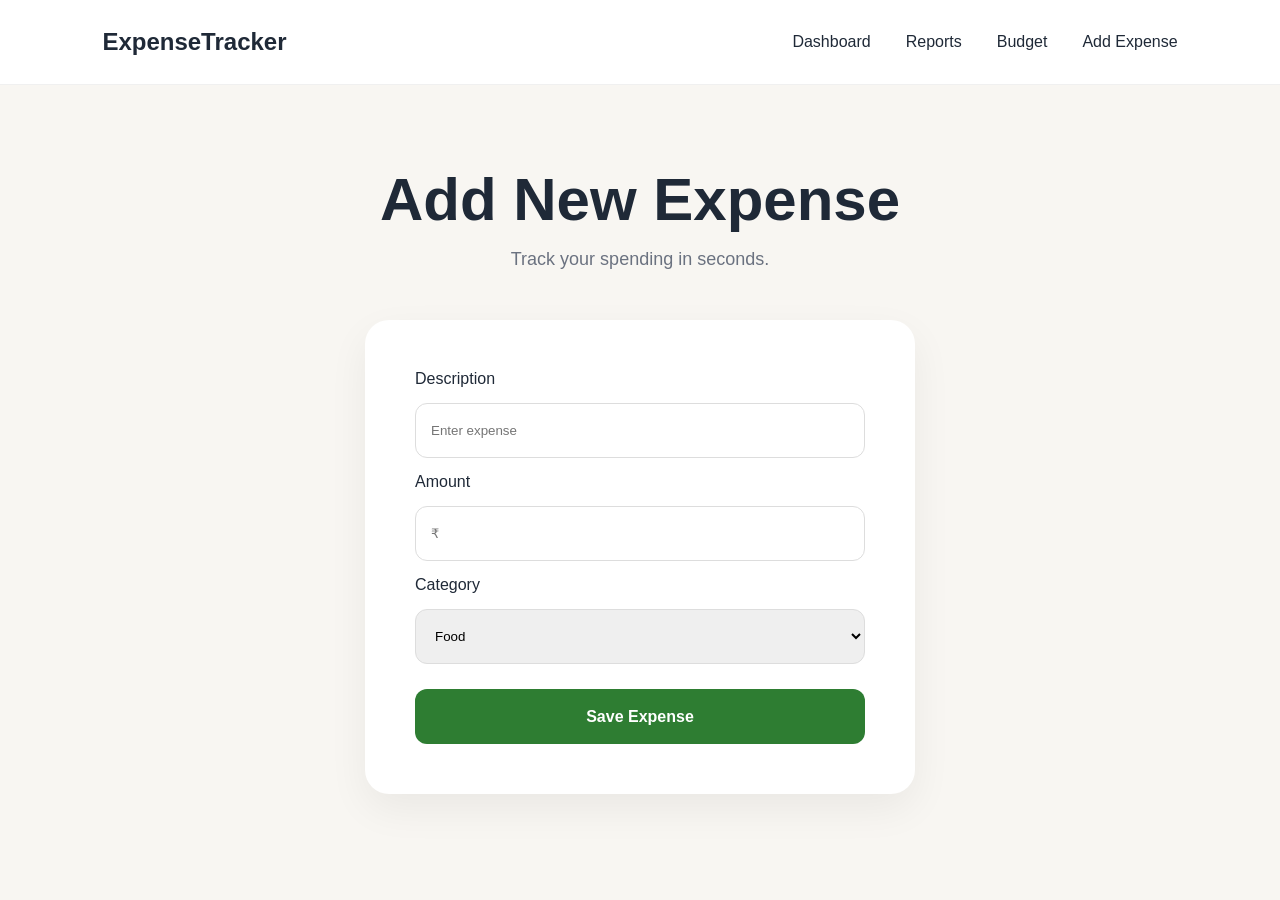
==== src/main/resources/templates/add-expense.html @ 6e0bb9f4 "Redesign expense tracker frontend" ====
<!DOCTYPE html>
<html>
<head>
    <title>Add Expense</title>
    <link rel="stylesheet" href="../static/css/style.css">
</head>

<body>

<nav class="navbar">
    <div class="logo">ExpenseTracker</div>

    <div class="nav-links">
        <a href="/dashboard">Dashboard</a>
        <a href="/reports">Reports</a>
        <a href="/budget">Budget</a>
        <a href="/add-expense">Add Expense</a>
    </div>
</nav>

<section class="page-header">
    <h1>Add New Expense</h1>
    <p>Track your spending in seconds.</p>
</section>

<div class="form-card">

    <form>

        <label>Description</label>
        <input type="text" placeholder="Enter expense">

        <label>Amount</label>
        <input type="number" placeholder="₹">

        <label>Category</label>
        <select>
            <option>Food</option>
            <option>Travel</option>
            <option>Shopping</option>
            <option>Utilities</option>
        </select>

        <button type="submit">
            Save Expense
        </button>

    </form>

</div>

</body>
</html>
---- src/main/resources/static/css/style.css ----
*{
    margin:0;
    padding:0;
    box-sizing:border-box;
    font-family:'Poppins',sans-serif;
}

:root{
    --bg:#f8f6f2;
    --card:#ffffff;
    --text:#1f2937;
    --muted:#6b7280;
    --accent:#2e7d32;
    --accent-light:#e8f5e9;
    --border:#ececec;
}

body{
    background:var(--bg);
    color:var(--text);
}

/* =========================
   NAVBAR
========================= */

.navbar{
    display:flex;
    justify-content:space-between;
    align-items:center;
    padding:28px 8%;
    background:white;
    border-bottom:1px solid #f0f0f0;
}

.logo{
    font-size:24px;
    font-weight:700;
}

.nav-links{
    display:flex;
    gap:35px;
}

.nav-links a{
    text-decoration:none;
    color:var(--text);
    font-weight:500;
    transition:.3s;
}

.nav-links a:hover{
    color:var(--accent);
}

/* =========================
   HERO SECTION
========================= */

.hero{
    min-height:80vh;
    display:flex;
    justify-content:space-between;
    align-items:center;
    padding:80px 8%;
}

.hero-content{
    max-width:650px;
}

.tag{
    display:inline-block;
    background:var(--accent-light);
    color:var(--accent);
    padding:10px 18px;
    border-radius:999px;
    font-size:14px;
    font-weight:600;
}

.hero h1{
    font-size:72px;
    line-height:1.1;
    margin-top:25px;
    font-weight:800;
}

.hero p{
    margin-top:25px;
    color:var(--muted);
    font-size:18px;
    line-height:1.8;
}

.hero-buttons{
    margin-top:35px;
    display:flex;
    gap:15px;
}

.btn-primary{
    background:var(--accent);
    color:white;
    text-decoration:none;
    padding:15px 30px;
    border-radius:12px;
    font-weight:600;
}

.btn-secondary{
    background:white;
    color:var(--text);
    text-decoration:none;
    padding:15px 30px;
    border-radius:12px;
    border:1px solid #ddd;
    font-weight:600;
}

/* =========================
   HERO GRAPHIC
========================= */

.hero-graphic{
    display:flex;
    justify-content:center;
    align-items:center;
}

.chart-card{
    width:380px;
    height:300px;
    background:white;
    border-radius:24px;
    padding:30px;
    box-shadow:0 15px 40px rgba(0,0,0,.08);
    position:relative;
}

.chart-line{
    position:absolute;
    width:220px;
    height:120px;
    border-left:5px solid var(--accent);
    border-bottom:5px solid var(--accent);
    transform:rotate(-30deg);
    top:90px;
    left:70px;
}

.chart-card h3{
    position:absolute;
    bottom:50px;
    left:30px;
}

.chart-card p{
    position:absolute;
    bottom:25px;
    left:30px;
    color:var(--muted);
}

/* =========================
   STAT CARDS
========================= */

.stats{
    display:grid;
    grid-template-columns:repeat(3,1fr);
    gap:25px;
    padding:0 8%;
    margin-bottom:80px;
}

.card{
    background:white;
    padding:35px;
    border-radius:20px;
    box-shadow:0 10px 25px rgba(0,0,0,.05);
}

.card span{
    color:var(--muted);
}

.card h2{
    margin-top:10px;
    font-size:42px;
}

/* =========================
   TRANSACTIONS
========================= */

.transactions{
    padding:0 8% 100px;
}

.transactions h2{
    font-size:36px;
    margin-bottom:30px;
}

.transaction{
    background:white;
    padding:25px;
    border-radius:16px;
    display:flex;
    justify-content:space-between;
    align-items:center;
    margin-bottom:15px;
    box-shadow:0 5px 15px rgba(0,0,0,.04);
}

.transaction h4{
    margin-bottom:5px;
}

.transaction span{
    color:var(--muted);
}

/* =========================
   PAGE HEADER
========================= */

.page-header{
    text-align:center;
    padding:80px 20px 50px;
}

.page-header h1{
    font-size:60px;
    font-weight:800;
}

.page-header p{
    margin-top:15px;
    color:var(--muted);
    font-size:18px;
}

/* =========================
   FORM CARD
========================= */

.form-card{
    width:550px;
    max-width:90%;
    margin:0 auto 80px;
    background:white;
    padding:50px;
    border-radius:24px;
    box-shadow:0 15px 40px rgba(0,0,0,.06);
}

.form-card form{
    display:flex;
    flex-direction:column;
    gap:15px;
}

.form-card label{
    font-weight:500;
}

.form-card input,
.form-card select{
    height:55px;
    padding:0 15px;
    border:1px solid #ddd;
    border-radius:12px;
    outline:none;
}

.form-card input:focus,
.form-card select:focus{
    border-color:var(--accent);
}

.form-card button{
    margin-top:10px;
    height:55px;
    background:var(--accent);
    color:white;
    border:none;
    border-radius:12px;
    font-size:16px;
    font-weight:600;
    cursor:pointer;
}

/* =========================
   REPORTS
========================= */

.report-card,
.table-card{
    background:white;
    margin:40px 8%;
    padding:35px;
    border-radius:20px;
    box-shadow:0 10px 25px rgba(0,0,0,.05);
}

.report-card h2,
.table-card h2{
    margin-bottom:20px;
}

.progress-item{
    margin-top:25px;
}

.progress{
    height:12px;
    background:#ececec;
    border-radius:50px;
    overflow:hidden;
    margin-top:10px;
}

.progress div{
    height:100%;
    background:var(--accent);
}

/* =========================
   TABLE
========================= */

table{
    width:100%;
    border-collapse:collapse;
}

th{
    text-align:left;
    padding:15px;
    background:#f4f4f4;
}

td{
    padding:15px;
    border-bottom:1px solid #eee;
}

/* =========================
   BUDGET PAGE
========================= */

.budget-wrapper{
    padding:40px 8% 100px;
}

.budget-card{
    background:white;
    max-width:900px;
    margin:auto;
    padding:50px;
    border-radius:25px;
    box-shadow:0 15px 40px rgba(0,0,0,.06);
}

.budget-card h1{
    font-size:70px;
    margin:20px 0;
}

.progress-large{
    height:18px;
    background:#ececec;
    border-radius:999px;
    overflow:hidden;
    margin-top:30px;
}

.progress-fill{
    width:60%;
    height:100%;
    background:var(--accent);
}

.budget-footer{
    display:flex;
    justify-content:space-between;
    align-items:center;
    margin-top:40px;
}

.status{
    background:var(--accent-light);
    color:var(--accent);
    padding:12px 20px;
    border-radius:999px;
    font-weight:600;
}

/* =========================
   RESPONSIVE
========================= */

@media(max-width:900px){

    .hero{
        flex-direction:column;
        gap:50px;
        text-align:center;
    }

    .hero h1{
        font-size:52px;
    }

    .stats{
        grid-template-columns:1fr;
    }

    .budget-footer{
        flex-direction:column;
        gap:20px;
        align-items:flex-start;
    }

    .nav-links{
        gap:15px;
        font-size:14px;
    }
}
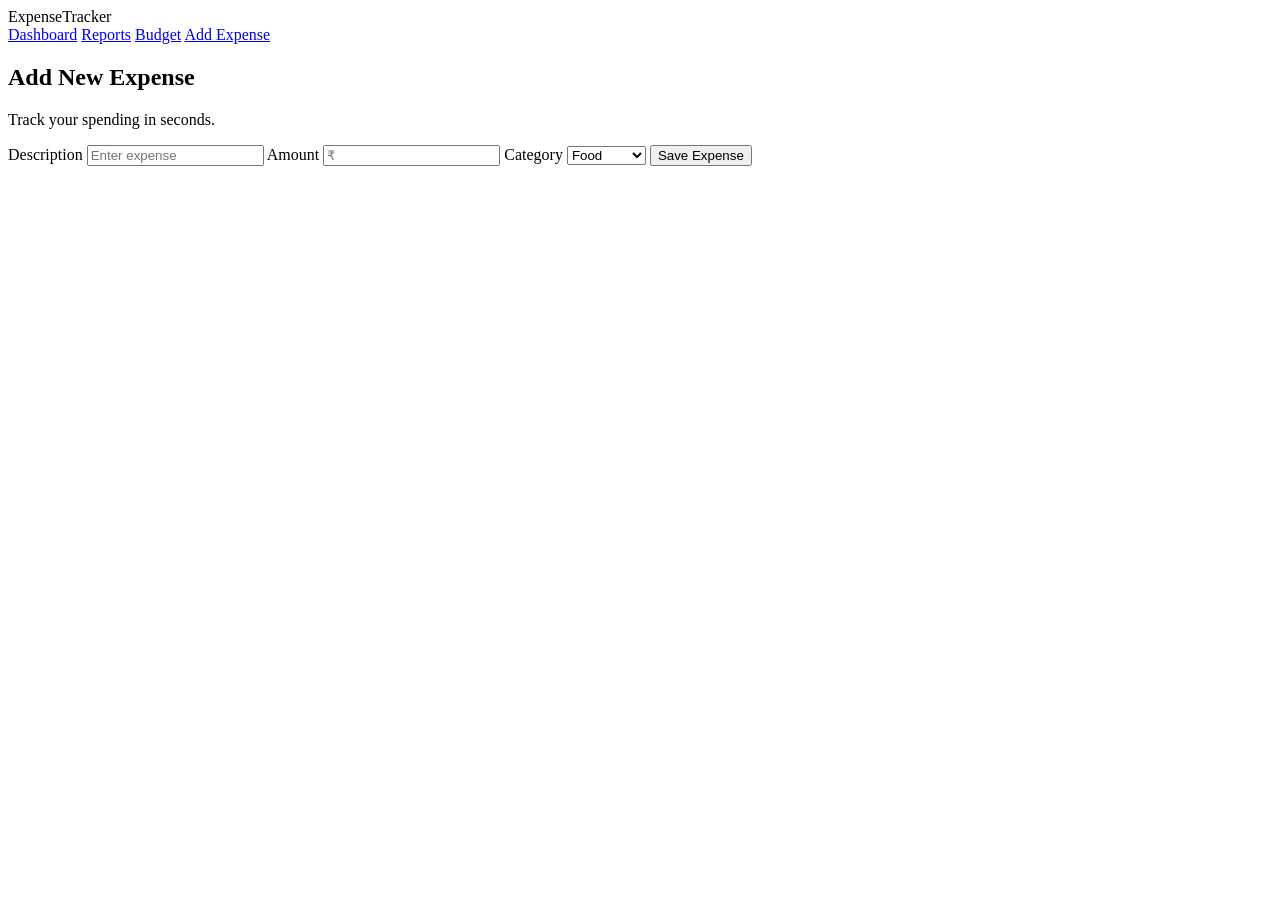
==== commit c4ed7763: "Merge remote-tracking branch 'origin/frontend' into main" ====
--- a/src/main/resources/templates/add-expense.html
+++ b/src/main/resources/templates/add-expense.html
@@ -2,7 +2,8 @@
 <html>
 <head>
     <title>Add Expense</title>
-    <link rel="stylesheet" href="../static/css/style.css">
+    <link rel="stylesheet" href="/css/style.css">
+    <script src="/js/script.js"></script>
 </head>
 
 <body>
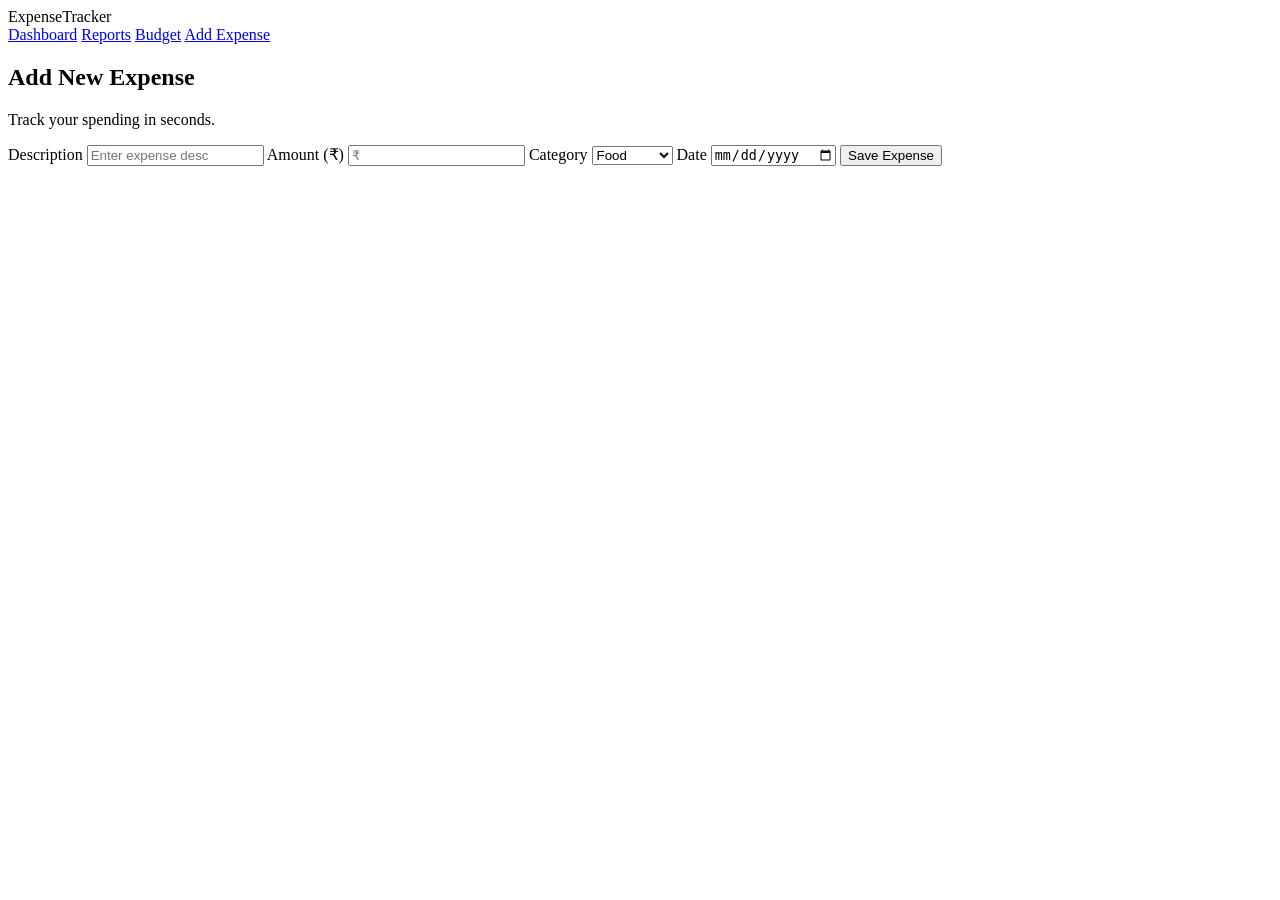
==== commit 8323f3b5: "Integrate frontend with Java backend APIs, add Dockerfile and dynamic port binding" ====
--- a/src/main/resources/templates/add-expense.html
+++ b/src/main/resources/templates/add-expense.html
@@ -26,21 +26,26 @@
 
 <div class="form-card">
 
-    <form>
+    <form id="add-expense-form">
 
-        <label>Description</label>
-        <input type="text" placeholder="Enter expense">
+        <label for="expense-desc">Description</label>
+        <input type="text" id="expense-desc" placeholder="Enter expense desc" required>
 
-        <label>Amount</label>
-        <input type="number" placeholder="₹">
+        <label for="expense-amount">Amount (₹)</label>
+        <input type="number" id="expense-amount" placeholder="₹" min="1" step="any" required>
 
-        <label>Category</label>
-        <select>
+        <label for="expense-cat">Category</label>
+        <select id="expense-cat">
             <option>Food</option>
             <option>Travel</option>
-            <option>Shopping</option>
-            <option>Utilities</option>
+            <option>Academic</option>
+            <option>Personal</option>
+            <option>Bills</option>
+            <option>Other</option>
         </select>
+
+        <label for="expense-date">Date</label>
+        <input type="date" id="expense-date" required>
 
         <button type="submit">
             Save Expense
